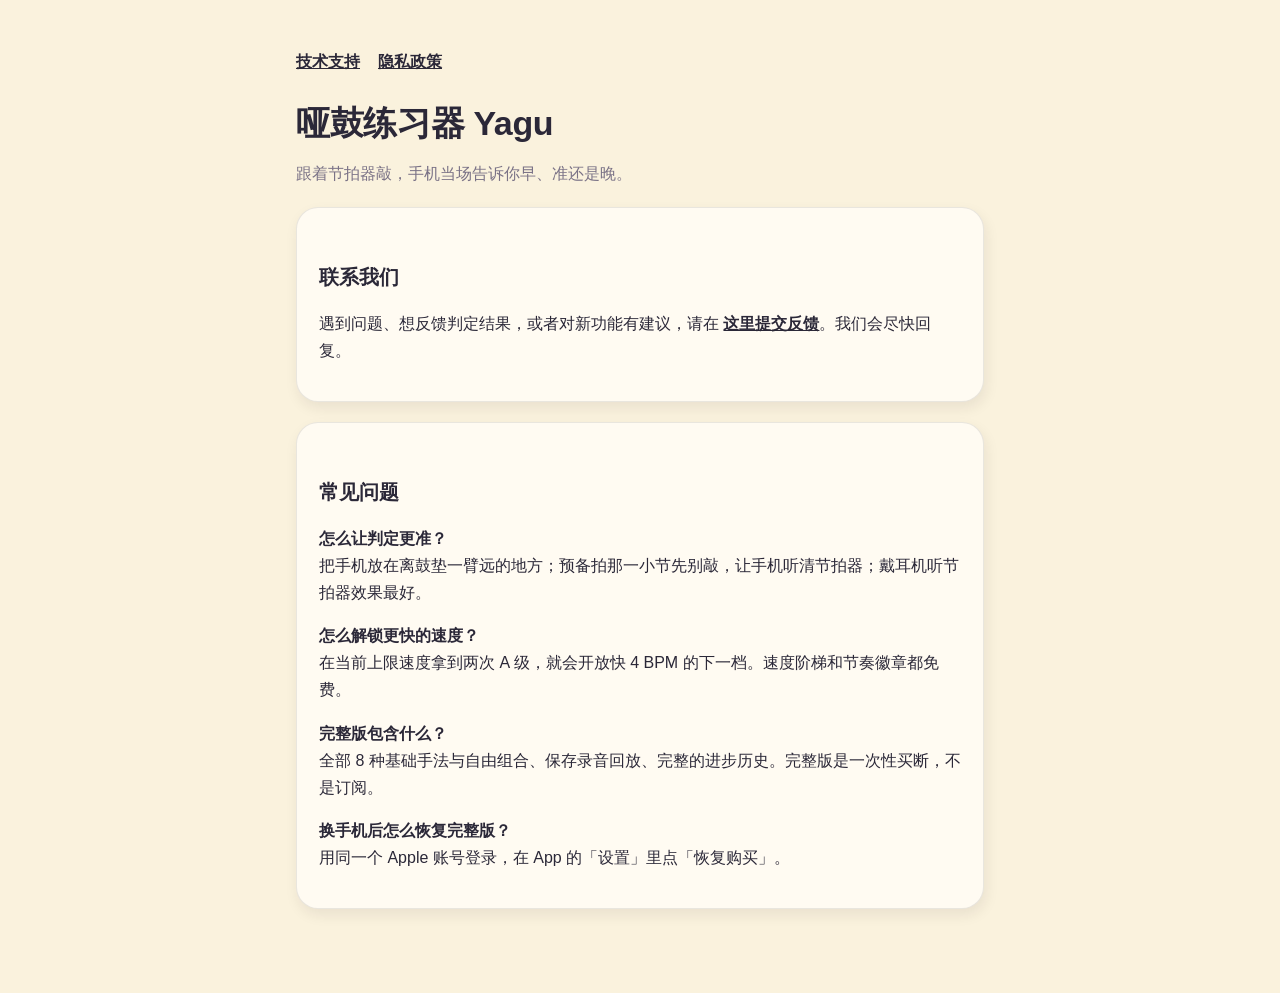
==== index.html @ b95aa998 "Add Yagu support and privacy pages Co-Authored-By: Claude Opus 5.5 <noreply@anthropic.com>" ====
<!doctype html>
<html lang="zh-Hans">
<head>
<meta charset="utf-8">
<meta name="viewport" content="width=device-width, initial-scale=1">
<title>哑鼓练习器 Yagu · 技术支持</title>
<link rel="stylesheet" href="style.css">
</head>
<body>
<main>
  <nav><a href="./">技术支持</a><a href="privacy.html">隐私政策</a></nav>
  <h1>哑鼓练习器 Yagu</h1>
  <p class="muted">跟着节拍器敲，手机当场告诉你早、准还是晚。</p>

  <div class="card">
    <h2>联系我们</h2>
    <p>遇到问题、想反馈判定结果，或者对新功能有建议，请在
      <a href="https://github.com/wdhzw/yagu-app-site/issues">这里提交反馈</a>。我们会尽快回复。</p>
  </div>

  <div class="card">
    <h2>常见问题</h2>
    <p><strong>怎么让判定更准？</strong><br>把手机放在离鼓垫一臂远的地方；预备拍那一小节先别敲，让手机听清节拍器；戴耳机听节拍器效果最好。</p>
    <p><strong>怎么解锁更快的速度？</strong><br>在当前上限速度拿到两次 A 级，就会开放快 4 BPM 的下一档。速度阶梯和节奏徽章都免费。</p>
    <p><strong>完整版包含什么？</strong><br>全部 8 种基础手法与自由组合、保存录音回放、完整的进步历史。完整版是一次性买断，不是订阅。</p>
    <p><strong>换手机后怎么恢复完整版？</strong><br>用同一个 Apple 账号登录，在 App 的「设置」里点「恢复购买」。</p>
  </div>
</main>
</body>
</html>
---- style.css ----
:root { --paper:#FAF2DD; --sheet:#FFFBF2; --ink:#2B2838; --muted:#7A7286; }
* { box-sizing: border-box; }
body { margin:0; background:var(--paper); color:var(--ink);
  font:16px/1.7 -apple-system, "PingFang SC", "Helvetica Neue", sans-serif; }
main { max-width:720px; margin:0 auto; padding:48px 16px 64px; }
h1 { font-size:34px; line-height:1.2; margin:0 0 6px; letter-spacing:-.01em; }
h2 { font-size:20px; margin:32px 0 8px; }
p, li { color:var(--ink); }
.muted { color:var(--muted); }
.card { background:var(--sheet); border:1px solid rgba(43,40,56,.1); border-radius:22px;
  padding:20px 22px; margin:20px 0; box-shadow:2px 6px 14px rgba(36,26,32,.08); }
a { color:var(--ink); font-weight:600; }
nav { display:flex; gap:18px; margin-bottom:28px; font-weight:600; }
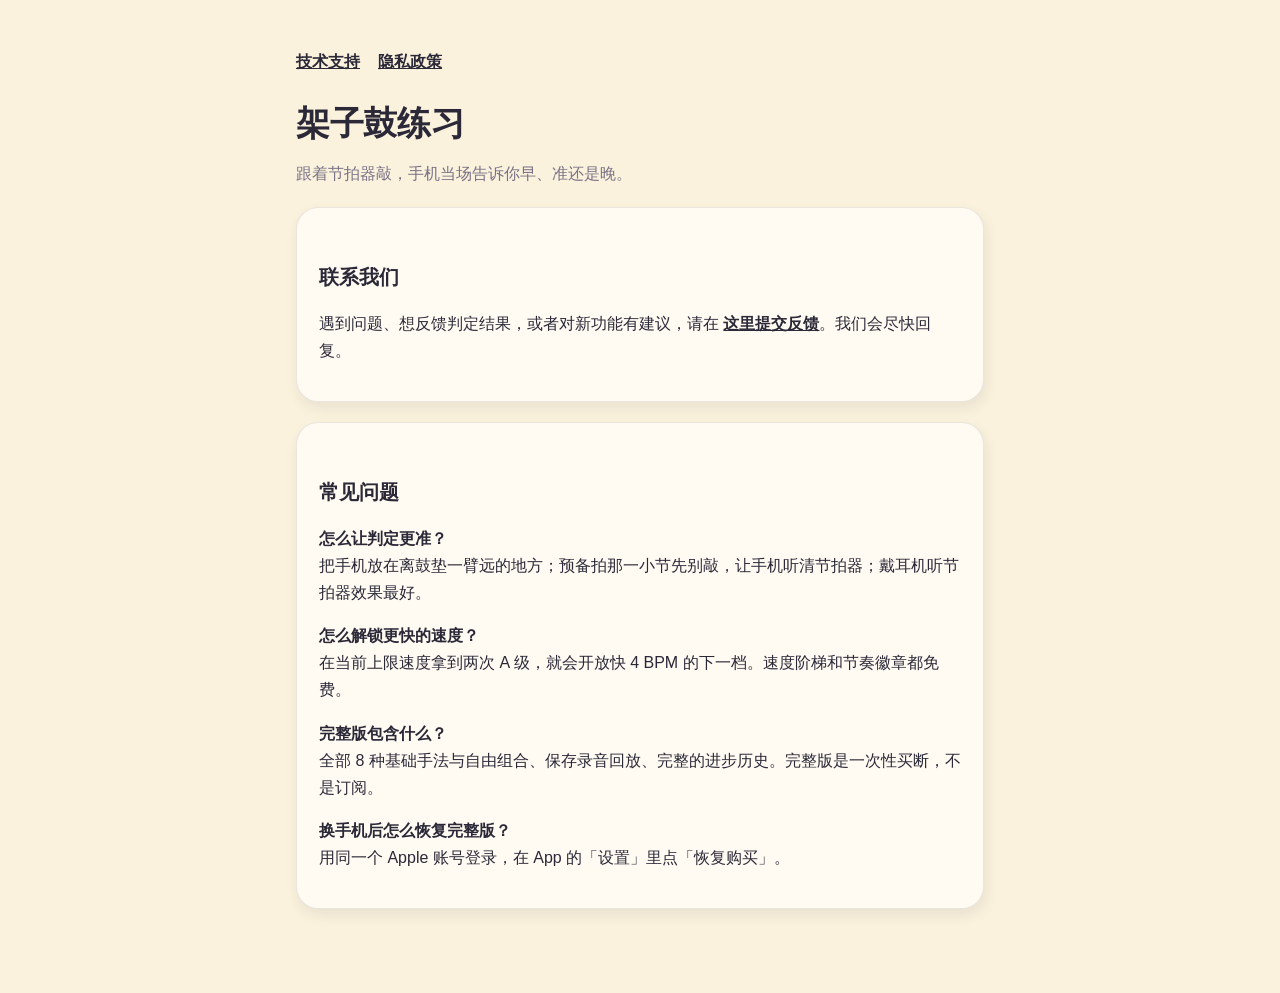
==== commit ae8fa25c: "Rename the app to 架子鼓练习 Co-Authored-By: Claude Opus 5.5 <noreply@anthropic.com>" ====
--- a/index.html
+++ b/index.html
@@ -3,13 +3,13 @@
 <head>
 <meta charset="utf-8">
 <meta name="viewport" content="width=device-width, initial-scale=1">
-<title>哑鼓练习器 Yagu · 技术支持</title>
+<title>架子鼓练习 · 技术支持</title>
 <link rel="stylesheet" href="style.css">
 </head>
 <body>
 <main>
   <nav><a href="./">技术支持</a><a href="privacy.html">隐私政策</a></nav>
-  <h1>哑鼓练习器 Yagu</h1>
+  <h1>架子鼓练习</h1>
   <p class="muted">跟着节拍器敲，手机当场告诉你早、准还是晚。</p>
 
   <div class="card">
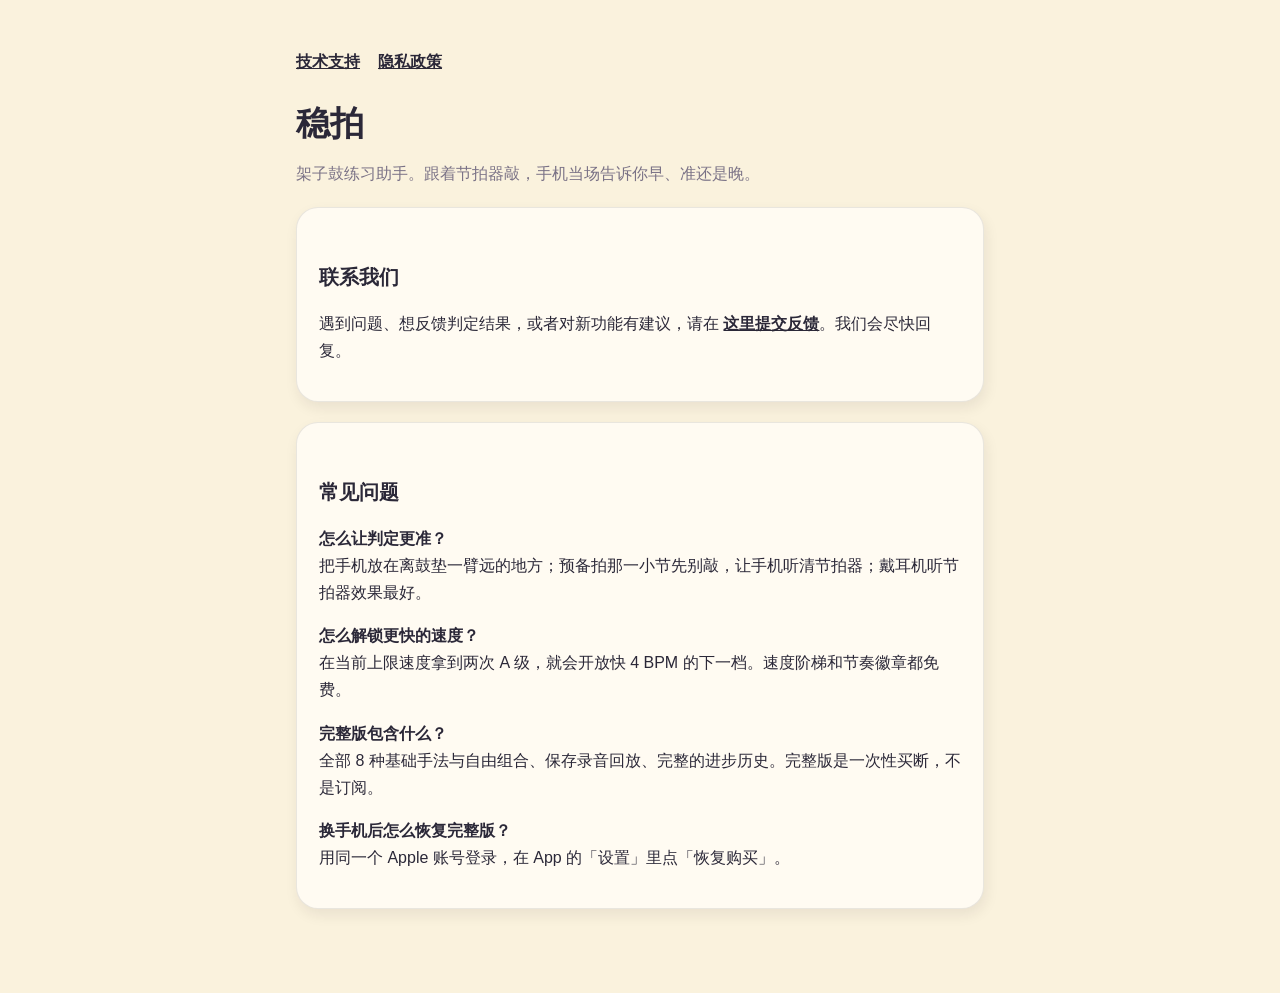
==== commit 26878c14: "Rename the app to 稳拍" ====
--- a/index.html
+++ b/index.html
@@ -3,14 +3,14 @@
 <head>
 <meta charset="utf-8">
 <meta name="viewport" content="width=device-width, initial-scale=1">
-<title>架子鼓练习 · 技术支持</title>
+<title>稳拍 · 技术支持</title>
 <link rel="stylesheet" href="style.css">
 </head>
 <body>
 <main>
   <nav><a href="./">技术支持</a><a href="privacy.html">隐私政策</a></nav>
-  <h1>架子鼓练习</h1>
-  <p class="muted">跟着节拍器敲，手机当场告诉你早、准还是晚。</p>
+  <h1>稳拍</h1>
+  <p class="muted">架子鼓练习助手。跟着节拍器敲，手机当场告诉你早、准还是晚。</p>
 
   <div class="card">
     <h2>联系我们</h2>
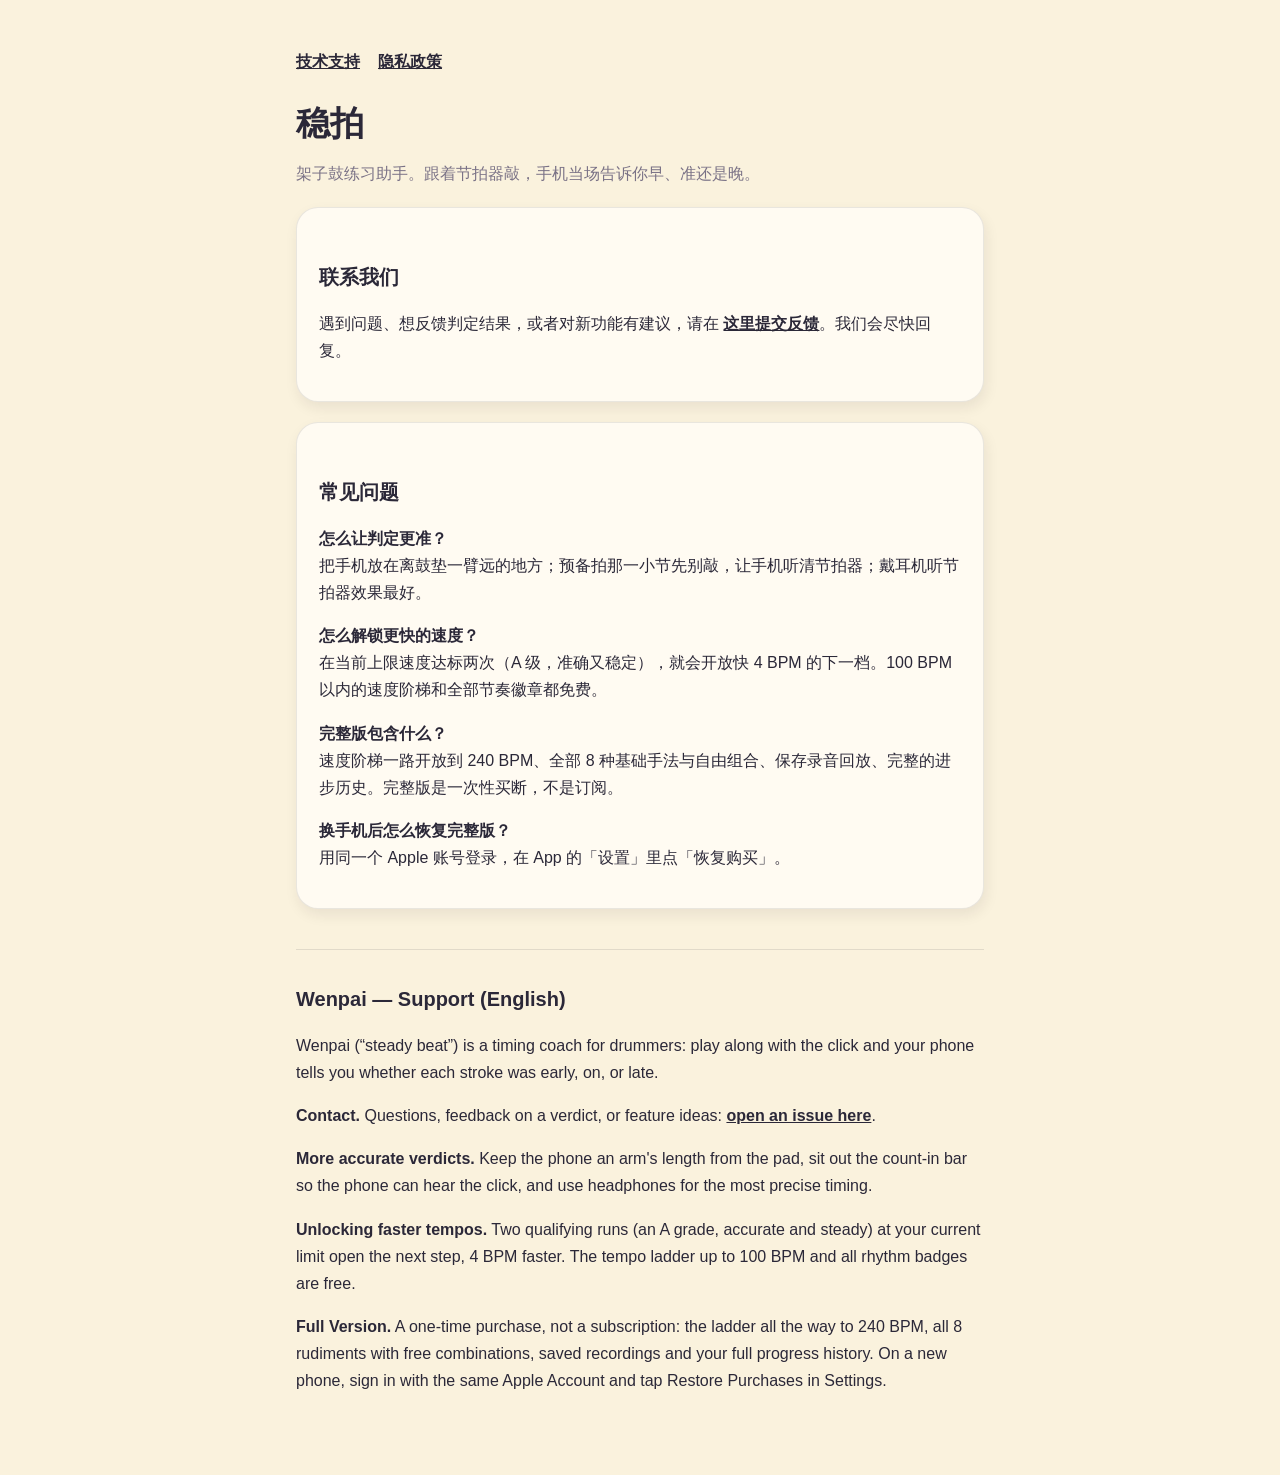
==== commit 3e0ea637: "Add English support page; describe the 100 BPM free ladder" ====
--- a/index.html
+++ b/index.html
@@ -21,10 +21,18 @@
   <div class="card">
     <h2>常见问题</h2>
     <p><strong>怎么让判定更准？</strong><br>把手机放在离鼓垫一臂远的地方；预备拍那一小节先别敲，让手机听清节拍器；戴耳机听节拍器效果最好。</p>
-    <p><strong>怎么解锁更快的速度？</strong><br>在当前上限速度拿到两次 A 级，就会开放快 4 BPM 的下一档。速度阶梯和节奏徽章都免费。</p>
-    <p><strong>完整版包含什么？</strong><br>全部 8 种基础手法与自由组合、保存录音回放、完整的进步历史。完整版是一次性买断，不是订阅。</p>
+    <p><strong>怎么解锁更快的速度？</strong><br>在当前上限速度达标两次（A 级，准确又稳定），就会开放快 4 BPM 的下一档。100 BPM 以内的速度阶梯和全部节奏徽章都免费。</p>
+    <p><strong>完整版包含什么？</strong><br>速度阶梯一路开放到 240 BPM、全部 8 种基础手法与自由组合、保存录音回放、完整的进步历史。完整版是一次性买断，不是订阅。</p>
     <p><strong>换手机后怎么恢复完整版？</strong><br>用同一个 Apple 账号登录，在 App 的「设置」里点「恢复购买」。</p>
   </div>
+
+  <hr style="border:none;border-top:1px solid rgba(43,40,56,.12);margin:40px 0 24px">
+  <h2>Wenpai — Support (English)</h2>
+  <p>Wenpai (“steady beat”) is a timing coach for drummers: play along with the click and your phone tells you whether each stroke was early, on, or late.</p>
+  <p><strong>Contact.</strong> Questions, feedback on a verdict, or feature ideas: <a href="https://github.com/wdhzw/yagu-app-site/issues">open an issue here</a>.</p>
+  <p><strong>More accurate verdicts.</strong> Keep the phone an arm's length from the pad, sit out the count-in bar so the phone can hear the click, and use headphones for the most precise timing.</p>
+  <p><strong>Unlocking faster tempos.</strong> Two qualifying runs (an A grade, accurate and steady) at your current limit open the next step, 4 BPM faster. The tempo ladder up to 100 BPM and all rhythm badges are free.</p>
+  <p><strong>Full Version.</strong> A one-time purchase, not a subscription: the ladder all the way to 240 BPM, all 8 rudiments with free combinations, saved recordings and your full progress history. On a new phone, sign in with the same Apple Account and tap Restore Purchases in Settings.</p>
 </main>
 </body>
 </html>
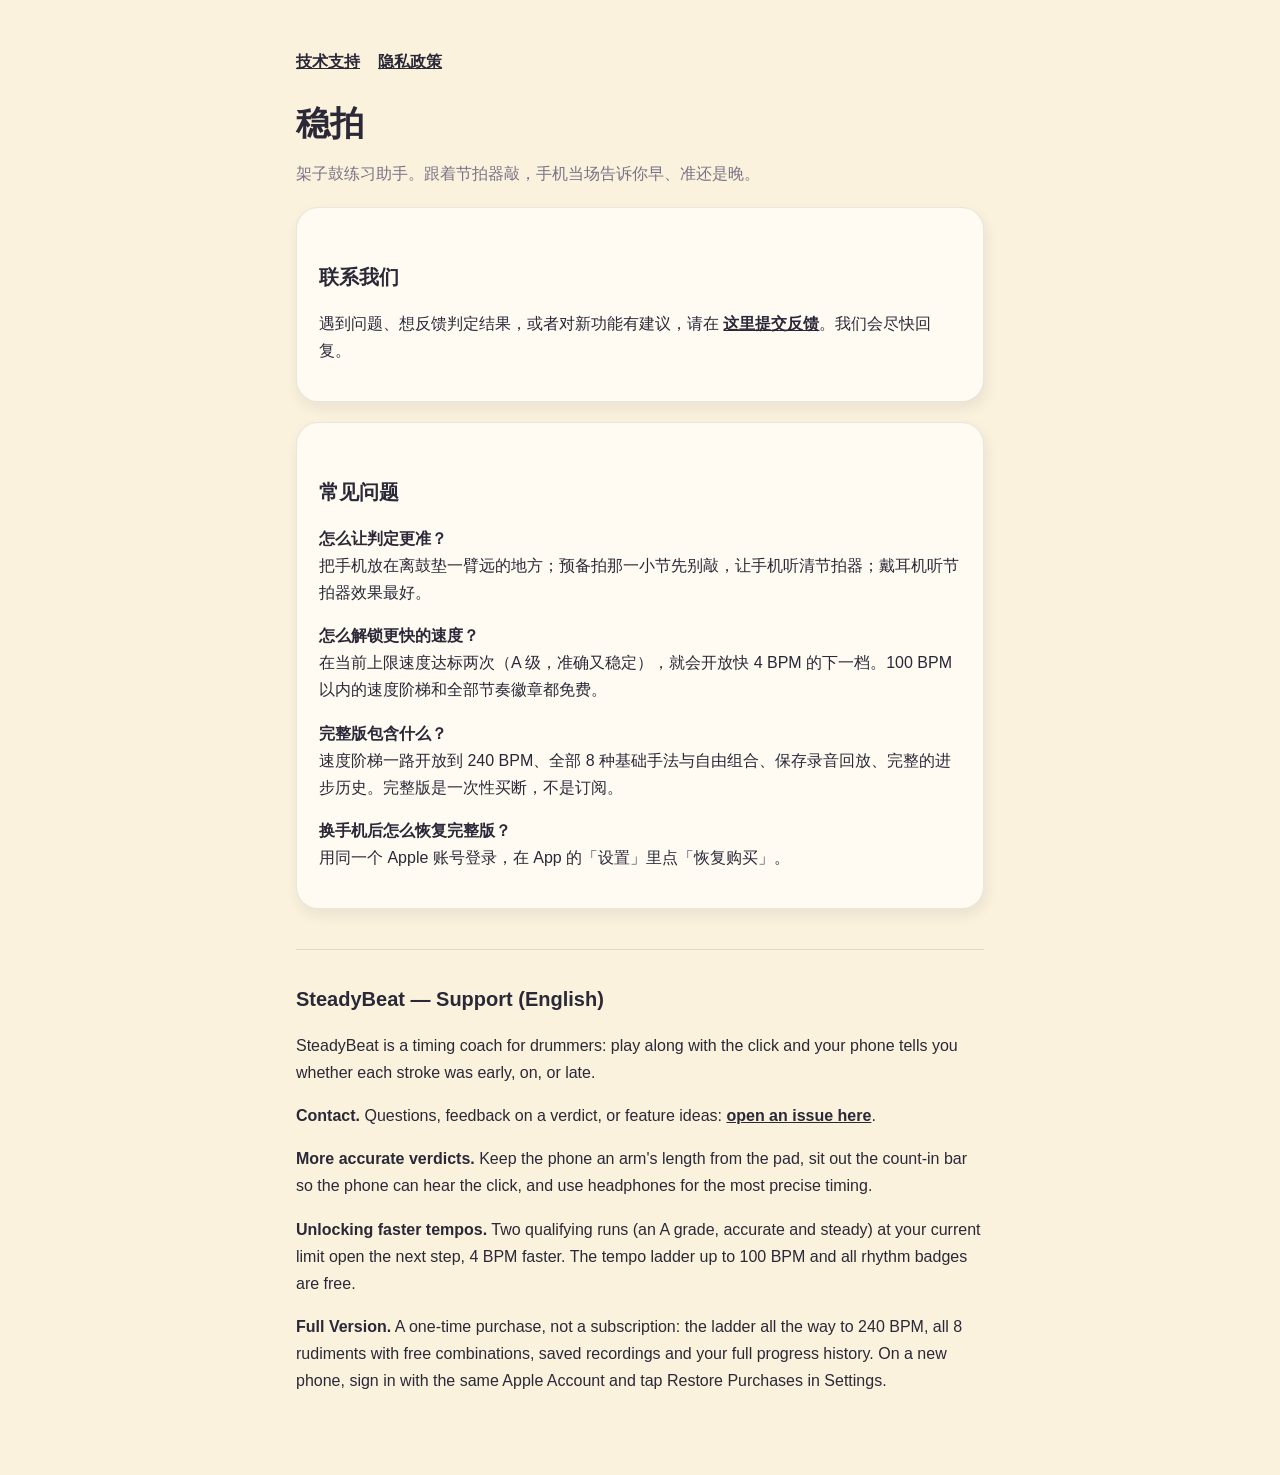
==== commit a72a64f5: "Rename English support and privacy pages to SteadyBeat" ====
--- a/index.html
+++ b/index.html
@@ -27,8 +27,8 @@
   </div>
 
   <hr style="border:none;border-top:1px solid rgba(43,40,56,.12);margin:40px 0 24px">
-  <h2>Wenpai — Support (English)</h2>
-  <p>Wenpai (“steady beat”) is a timing coach for drummers: play along with the click and your phone tells you whether each stroke was early, on, or late.</p>
+  <h2>SteadyBeat — Support (English)</h2>
+  <p>SteadyBeat is a timing coach for drummers: play along with the click and your phone tells you whether each stroke was early, on, or late.</p>
   <p><strong>Contact.</strong> Questions, feedback on a verdict, or feature ideas: <a href="https://github.com/wdhzw/yagu-app-site/issues">open an issue here</a>.</p>
   <p><strong>More accurate verdicts.</strong> Keep the phone an arm's length from the pad, sit out the count-in bar so the phone can hear the click, and use headphones for the most precise timing.</p>
   <p><strong>Unlocking faster tempos.</strong> Two qualifying runs (an A grade, accurate and steady) at your current limit open the next step, 4 BPM faster. The tempo ladder up to 100 BPM and all rhythm badges are free.</p>
